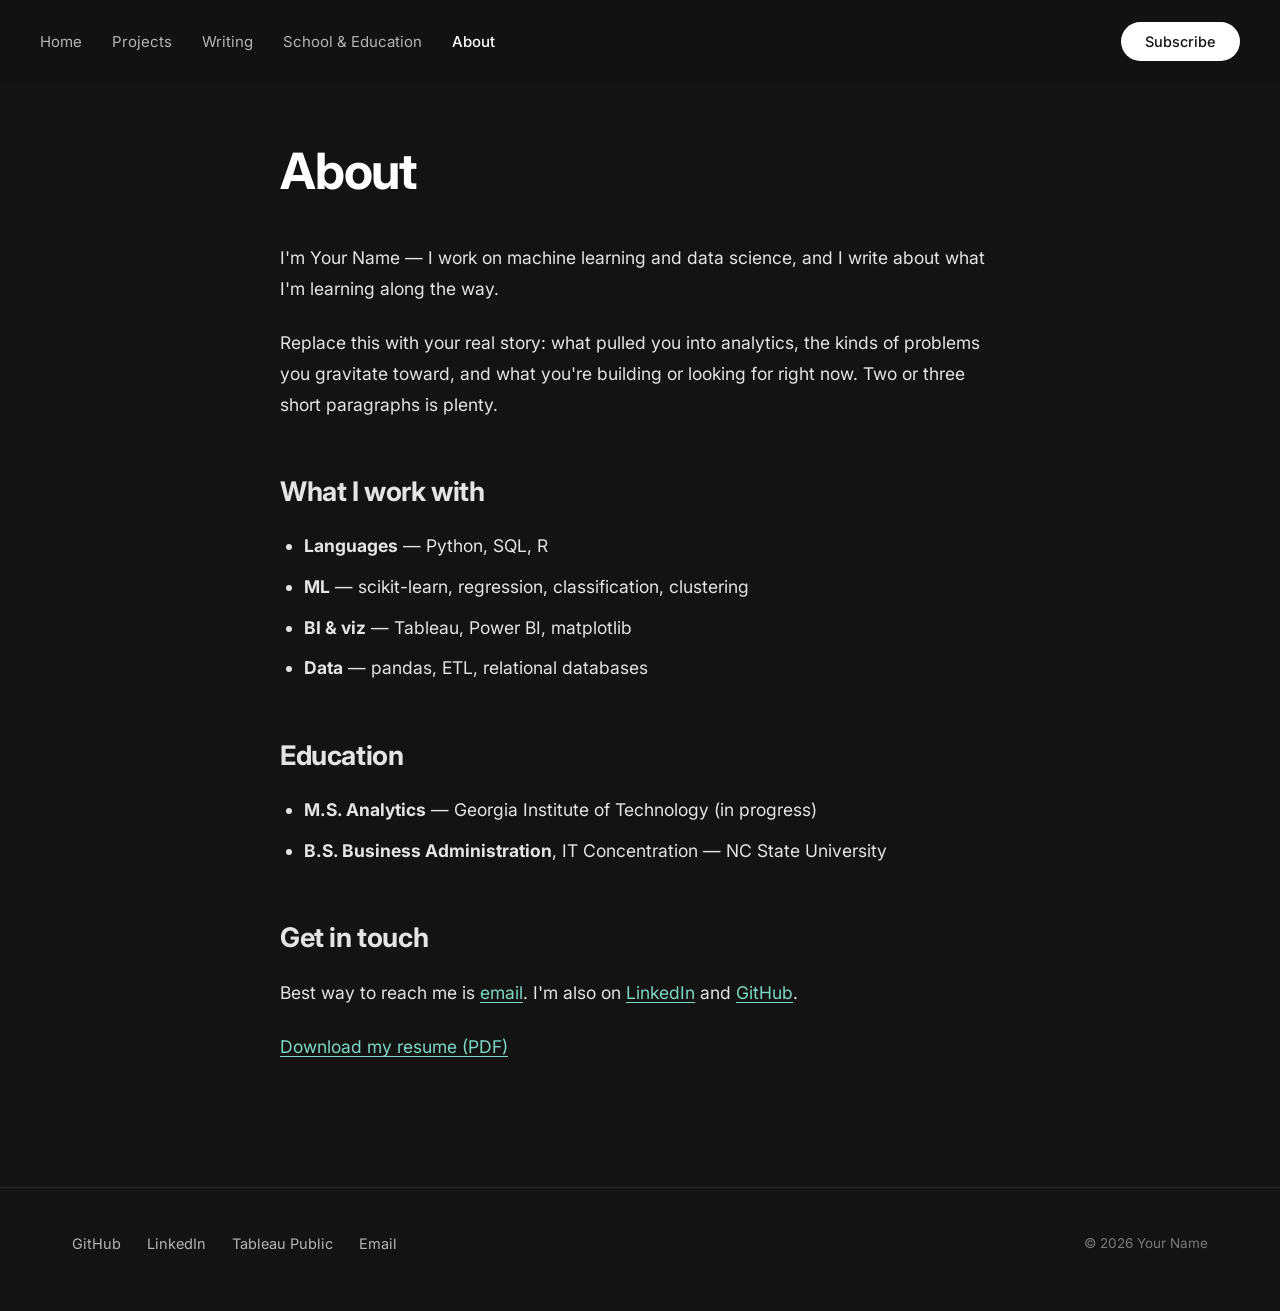
==== about.html @ 9c7ee206 "Add files via upload" ====
<!DOCTYPE html>
<html lang="en">
<head>
<meta charset="UTF-8">
<meta name="viewport" content="width=device-width, initial-scale=1.0">
<title>About — Your Name</title>
<meta name="description" content="About Your Name — machine learning and data science.">
<link rel="preconnect" href="https://fonts.googleapis.com">
<link rel="preconnect" href="https://fonts.gstatic.com" crossorigin>
<link href="https://fonts.googleapis.com/css2?family=Inter:wght@400;500;600;700&display=swap" rel="stylesheet">
<link rel="stylesheet" href="style.css">
</head>
<body>

<header class="site-header">
  <div class="wrap header-inner">
    <nav class="nav" id="nav">
      <a href="index.html">Home</a>
      <a href="projects.html">Projects</a>
      <a href="writing.html">Writing</a>
      <a href="school.html">School &amp; Education</a>
      <a href="about.html">About</a>
    </nav>
    <div class="header-actions">
      <button class="nav-toggle" aria-label="Toggle navigation" aria-expanded="false" aria-controls="nav">&#9776;</button>
      <button class="btn-subscribe" data-subscribe-open>Subscribe</button>
    </div>
  </div>
</header>

<main>
  <div class="wrap">
    <article class="article">

      <header class="article-head">
        <h1>About</h1>
      </header>

      <div class="article-body">
        <p>
          I'm Your Name — I work on machine learning and data science, and I write about
          what I'm learning along the way.
        </p>
        <p>
          Replace this with your real story: what pulled you into analytics, the kinds of
          problems you gravitate toward, and what you're building or looking for right now.
          Two or three short paragraphs is plenty.
        </p>

        <h2>What I work with</h2>
        <ul>
          <li><strong>Languages</strong> — Python, SQL, R</li>
          <li><strong>ML</strong> — scikit-learn, regression, classification, clustering</li>
          <li><strong>BI &amp; viz</strong> — Tableau, Power BI, matplotlib</li>
          <li><strong>Data</strong> — pandas, ETL, relational databases</li>
        </ul>

        <h2>Education</h2>
        <ul>
          <li><strong>M.S. Analytics</strong> — Georgia Institute of Technology (in progress)</li>
          <li><strong>B.S. Business Administration</strong>, IT Concentration — NC State University</li>
        </ul>

        <h2>Get in touch</h2>
        <p>
          Best way to reach me is <a href="mailto:you@example.com">email</a>. I'm also on
          <a href="https://linkedin.com/in/yourusername">LinkedIn</a> and
          <a href="https://github.com/yourusername">GitHub</a>.
        </p>
        <p>
          <a href="resume.pdf">Download my resume (PDF)</a>
        </p>
      </div>

    </article>
  </div>
</main>

<footer class="site-footer">
  <div class="wrap footer-inner">
    <div class="footer-links">
      <a href="https://github.com/yourusername" target="_blank" rel="noopener">GitHub</a>
      <a href="https://linkedin.com/in/yourusername" target="_blank" rel="noopener">LinkedIn</a>
      <a href="https://public.tableau.com/app/profile/yourusername" target="_blank" rel="noopener">Tableau Public</a>
      <a href="mailto:you@example.com">Email</a>
    </div>
    <p class="footer-copy">&copy; 2026 Your Name</p>
  </div>
</footer>

<div class="modal-backdrop" id="subscribe-modal" role="dialog" aria-modal="true" aria-labelledby="subscribe-title">
  <div class="modal">
    <button class="modal-close" data-subscribe-close aria-label="Close">&times;</button>
    <h2 id="subscribe-title">Get new posts by email</h2>
    <p>New projects and writing, sent when I publish. No spam.</p>
    <form action="https://formspree.io/f/YOUR_FORM_ID" method="POST">
      <input type="email" name="email" placeholder="name@example.com" required aria-label="Email address">
      <button type="submit" class="btn-subscribe">Subscribe</button>
    </form>
    <p class="modal-note">Unsubscribe anytime.</p>
  </div>
</div>

<script src="script.js"></script>
</body>
</html>
---- style.css ----
/* ============================================================
   Shared styles — used by every page.
   Edit colors and fonts here once; the whole site follows.
   ============================================================ */

:root{
  --bg:#131313;
  --bg-raised:#1C1C1C;
  --text:#FFFFFF;
  --text-secondary:#B4B4B4;
  --text-muted:#7A7A7A;
  --border:#2A2A2A;
  --accent:#7FD8C4;
  --pill-bg:#FFFFFF;
  --pill-text:#131313;
  --font:'Inter',-apple-system,BlinkMacSystemFont,'Segoe UI',Arial,sans-serif;
  --max-w:1200px;
  --radius:6px;
}

*{box-sizing:border-box;}
html{scroll-behavior:smooth;}
body{
  margin:0;
  background:var(--bg);
  color:var(--text);
  font-family:var(--font);
  font-size:16px;
  line-height:1.6;
  -webkit-font-smoothing:antialiased;
  -moz-osx-font-smoothing:grayscale;
}
img{max-width:100%; display:block;}
a{color:inherit; text-decoration:none;}

.wrap{max-width:var(--max-w); margin:0 auto; padding:0 32px;}
@media (max-width:640px){.wrap{padding:0 20px;}}

.sr-only{
  position:absolute; width:1px; height:1px; padding:0; margin:-1px;
  overflow:hidden; clip:rect(0,0,0,0); white-space:nowrap; border:0;
}

/* ---------------- header / nav ---------------- */
.site-header{
  position:sticky; top:0; z-index:60;
  background:rgba(19,19,19,0.9);
  backdrop-filter:blur(10px);
}
.header-inner{
  display:flex; align-items:center; justify-content:space-between;
  gap:24px; padding:22px 0;
}
.nav{display:flex; align-items:center; gap:30px; flex-wrap:wrap;}
.nav a{
  font-size:15px;
  font-weight:400;
  color:var(--text-secondary);
  transition:color .15s ease;
}
.nav a:hover{color:var(--text);}
.nav a.is-active{color:var(--text); font-weight:500;}

.header-actions{display:flex; align-items:center; gap:16px;}
.btn-subscribe{
  background:var(--pill-bg);
  color:var(--pill-text);
  font-family:var(--font);
  font-size:14.5px;
  font-weight:500;
  border:none;
  border-radius:999px;
  padding:11px 24px;
  cursor:pointer;
  transition:opacity .15s ease, transform .1s ease;
}
.btn-subscribe:hover{opacity:.85;}
.btn-subscribe:active{transform:scale(.97);}

.nav-toggle{
  display:none;
  background:none; border:none; color:var(--text);
  font-size:22px; cursor:pointer; padding:4px 8px;
}
@media (max-width:820px){
  .nav-toggle{display:block;}
  .nav{
    display:none;
    position:absolute; top:100%; left:0; right:0;
    flex-direction:column; align-items:flex-start; gap:0;
    background:var(--bg); border-top:1px solid var(--border);
    padding:8px 32px 20px;
  }
  .nav.is-open{display:flex;}
  .nav a{padding:12px 0; width:100%;}
}

/* ---------------- hero ---------------- */
.hero{padding:120px 0 100px; text-align:center;}
.hero h1{
  font-size:clamp(44px,7vw,74px);
  font-weight:700;
  letter-spacing:-0.03em;
  line-height:1.05;
  margin:0 0 18px;
}
.hero-tagline{
  font-size:clamp(18px,2.2vw,22px);
  color:var(--text-secondary);
  font-weight:400;
  margin:0;
}
.page-head{padding:80px 0 56px;}
.page-head h1{
  font-size:clamp(34px,5vw,52px);
  font-weight:700;
  letter-spacing:-0.025em;
  margin:0 0 14px;
}
.page-head p{
  font-size:17px;
  color:var(--text-secondary);
  max-width:620px;
  margin:0;
}

/* ---------------- featured post ---------------- */
.featured{
  display:grid;
  grid-template-columns:1.15fr 1fr;
  gap:48px;
  align-items:center;
  padding-bottom:72px;
}
@media (max-width:900px){.featured{grid-template-columns:1fr; gap:24px;}}
.featured .thumb{aspect-ratio:16/11;}
.featured .post-title{font-size:clamp(30px,3.6vw,44px); line-height:1.12;}
.featured .post-excerpt{font-size:17px; -webkit-line-clamp:3;}

/* ---------------- post cards ---------------- */
.feed{
  display:grid;
  grid-template-columns:repeat(auto-fill,minmax(300px,1fr));
  gap:52px 36px;
  padding-bottom:96px;
}
.post-card{display:flex; flex-direction:column;}
.thumb{
  width:100%;
  aspect-ratio:16/9;
  border-radius:var(--radius);
  overflow:hidden;
  background:var(--bg-raised);
  margin-bottom:20px;
  display:flex; align-items:center; justify-content:center;
}
.thumb img{width:100%; height:100%; object-fit:cover;}
.thumb-placeholder{
  font-size:13px;
  color:var(--text-muted);
  letter-spacing:.02em;
}
.post-eyebrow{
  font-size:13px;
  font-weight:500;
  color:var(--text-muted);
  margin:0 0 10px;
  letter-spacing:.01em;
}
.post-title{
  font-size:23px;
  font-weight:700;
  letter-spacing:-0.015em;
  line-height:1.22;
  margin:0 0 12px;
}
.post-card a.post-title-link:hover .post-title,
.featured a.post-title-link:hover .post-title{color:var(--accent);}
.post-excerpt{
  font-size:15.5px;
  color:var(--text-secondary);
  margin:0 0 14px;
  display:-webkit-box;
  -webkit-line-clamp:3;
  -webkit-box-orient:vertical;
  overflow:hidden;
}
.post-meta{
  font-size:13.5px;
  color:var(--text-muted);
  margin:0;
  margin-top:auto;
  padding-top:4px;
}

/* ---------------- filter chips ---------------- */
.filters{display:flex; gap:10px; flex-wrap:wrap; padding-bottom:40px;}
.chip{
  background:transparent;
  border:1px solid var(--border);
  color:var(--text-secondary);
  font-family:var(--font);
  font-size:14px;
  border-radius:999px;
  padding:8px 18px;
  cursor:pointer;
  transition:border-color .15s ease, color .15s ease;
}
.chip:hover{border-color:var(--text-muted); color:var(--text);}
.chip.is-active{background:var(--text); border-color:var(--text); color:var(--bg); font-weight:500;}

/* ---------------- article page ---------------- */
.article{max-width:720px; margin:0 auto; padding:60px 0 100px;}
.article-head{margin-bottom:44px;}
.article-head .post-eyebrow{font-size:14px; color:var(--accent);}
.article-head h1{
  font-size:clamp(32px,4.6vw,50px);
  font-weight:700;
  letter-spacing:-0.025em;
  line-height:1.12;
  margin:0 0 16px;
}
.article-head .post-meta{font-size:14.5px;}
.article-hero{border-radius:var(--radius); overflow:hidden; margin-bottom:44px; background:var(--bg-raised);}
.article-body{font-size:17.5px; line-height:1.75; color:#E4E4E4;}
.article-body h2{font-size:27px; font-weight:700; letter-spacing:-0.015em; margin:48px 0 16px;}
.article-body h3{font-size:21px; font-weight:600; margin:36px 0 12px;}
.article-body p{margin:0 0 24px;}
.article-body ul,.article-body ol{margin:0 0 24px; padding-left:24px;}
.article-body li{margin-bottom:10px;}
.article-body a{color:var(--accent); text-decoration:underline; text-underline-offset:3px;}
.article-body blockquote{
  margin:32px 0;
  padding:4px 0 4px 22px;
  border-left:2px solid var(--accent);
  color:var(--text-secondary);
  font-style:italic;
}
.article-body img{border-radius:var(--radius); margin:32px 0;}
.article-body code{
  background:var(--bg-raised);
  padding:2px 7px;
  border-radius:4px;
  font-family:ui-monospace,SFMono-Regular,Menlo,monospace;
  font-size:.9em;
}
.article-body pre{
  background:var(--bg-raised);
  padding:20px 22px;
  border-radius:var(--radius);
  overflow-x:auto;
  margin:0 0 28px;
}
.article-body pre code{background:none; padding:0;}

/* ---------------- subscribe modal ---------------- */
.modal-backdrop{
  display:none;
  position:fixed; inset:0; z-index:100;
  background:rgba(0,0,0,.72);
  backdrop-filter:blur(3px);
  align-items:center; justify-content:center;
  padding:20px;
}
.modal-backdrop.is-open{display:flex;}
.modal{
  background:var(--bg-raised);
  border:1px solid var(--border);
  border-radius:12px;
  padding:36px 34px 32px;
  max-width:420px; width:100%;
  position:relative;
}
.modal h2{font-size:24px; font-weight:700; letter-spacing:-0.02em; margin:0 0 10px;}
.modal p{font-size:15px; color:var(--text-secondary); margin:0 0 22px;}
.modal-close{
  position:absolute; top:14px; right:16px;
  background:none; border:none; color:var(--text-muted);
  font-size:24px; line-height:1; cursor:pointer; padding:4px;
}
.modal-close:hover{color:var(--text);}
.modal input[type=email]{
  width:100%;
  background:var(--bg);
  border:1px solid var(--border);
  border-radius:var(--radius);
  color:var(--text);
  font-family:var(--font);
  font-size:15px;
  padding:13px 16px;
  margin-bottom:14px;
}
.modal input[type=email]:focus{outline:none; border-color:var(--accent);}
.modal .btn-subscribe{width:100%;}
.modal-note{font-size:13px; color:var(--text-muted); margin:16px 0 0;}

/* ---------------- footer ---------------- */
.site-footer{
  border-top:1px solid var(--border);
  padding:44px 0 56px;
}
.footer-inner{
  display:flex; align-items:center; justify-content:space-between;
  gap:20px; flex-wrap:wrap;
}
.footer-links{display:flex; gap:26px; flex-wrap:wrap;}
.footer-links a{font-size:14.5px; color:var(--text-secondary);}
.footer-links a:hover{color:var(--text);}
.footer-copy{font-size:13.5px; color:var(--text-muted); margin:0;}

/* ---------------- focus + motion ---------------- */
a:focus-visible,button:focus-visible,input:focus-visible{
  outline:2px solid var(--accent);
  outline-offset:3px;
  border-radius:3px;
}
@media (prefers-reduced-motion:reduce){
  *{animation:none !important; transition:none !important;}
  html{scroll-behavior:auto;}
}
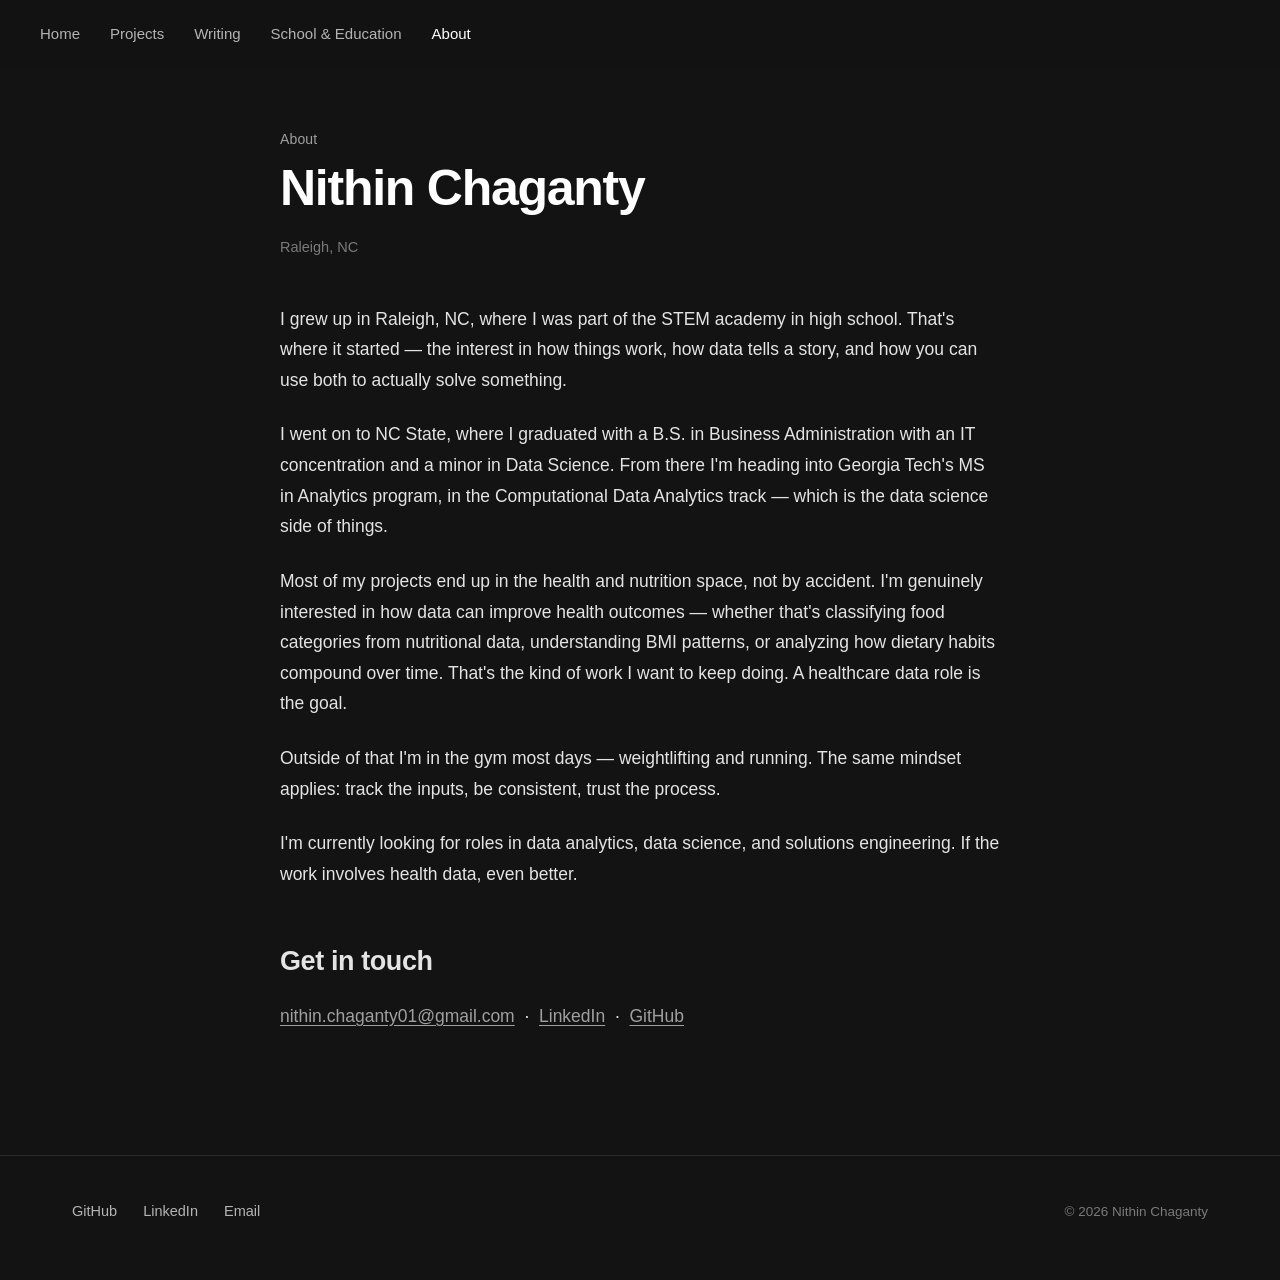
==== commit 67d57502: "Update about.html" ====
--- a/about.html
+++ b/about.html
@@ -3,11 +3,8 @@
 <head>
 <meta charset="UTF-8">
 <meta name="viewport" content="width=device-width, initial-scale=1.0">
-<title>About — Your Name</title>
-<meta name="description" content="About Your Name — machine learning and data science.">
-<link rel="preconnect" href="https://fonts.googleapis.com">
-<link rel="preconnect" href="https://fonts.gstatic.com" crossorigin>
-<link href="https://fonts.googleapis.com/css2?family=Inter:wght@400;500;600;700&display=swap" rel="stylesheet">
+<title>About — Nithin Chaganty</title>
+<meta name="description" content="About Nithin Chaganty — data science, analytics, and machine learning.">
 <link rel="stylesheet" href="style.css">
 </head>
 <body>
@@ -22,8 +19,7 @@
       <a href="about.html">About</a>
     </nav>
     <div class="header-actions">
-      <button class="nav-toggle" aria-label="Toggle navigation" aria-expanded="false" aria-controls="nav">&#9776;</button>
-      <button class="btn-subscribe" data-subscribe-open>Subscribe</button>
+      <button class="nav-toggle" aria-label="Toggle navigation" aria-expanded="false" aria-controls="nav">☰</button>
     </div>
   </div>
 </header>
@@ -33,43 +29,30 @@
     <article class="article">
 
       <header class="article-head">
-        <h1>About</h1>
+        <p class="post-eyebrow">About</p>
+        <h1>Nithin Chaganty</h1>
+        <p class="post-meta">Raleigh, NC</p>
       </header>
 
       <div class="article-body">
-        <p>
-          I'm Your Name — I work on machine learning and data science, and I write about
-          what I'm learning along the way.
-        </p>
-        <p>
-          Replace this with your real story: what pulled you into analytics, the kinds of
-          problems you gravitate toward, and what you're building or looking for right now.
-          Two or three short paragraphs is plenty.
-        </p>
 
-        <h2>What I work with</h2>
-        <ul>
-          <li><strong>Languages</strong> — Python, SQL, R</li>
-          <li><strong>ML</strong> — scikit-learn, regression, classification, clustering</li>
-          <li><strong>BI &amp; viz</strong> — Tableau, Power BI, matplotlib</li>
-          <li><strong>Data</strong> — pandas, ETL, relational databases</li>
-        </ul>
+        <p>I grew up in Raleigh, NC, where I was part of the STEM academy in high school. That's where it started — the interest in how things work, how data tells a story, and how you can use both to actually solve something.</p>
 
-        <h2>Education</h2>
-        <ul>
-          <li><strong>M.S. Analytics</strong> — Georgia Institute of Technology (in progress)</li>
-          <li><strong>B.S. Business Administration</strong>, IT Concentration — NC State University</li>
-        </ul>
+        <p>I went on to NC State, where I graduated with a B.S. in Business Administration with an IT concentration and a minor in Data Science. From there I'm heading into Georgia Tech's MS in Analytics program, in the Computational Data Analytics track — which is the data science side of things.</p>
+
+        <p>Most of my projects end up in the health and nutrition space, not by accident. I'm genuinely interested in how data can improve health outcomes — whether that's classifying food categories from nutritional data, understanding BMI patterns, or analyzing how dietary habits compound over time. That's the kind of work I want to keep doing. A healthcare data role is the goal.</p>
+
+        <p>Outside of that I'm in the gym most days — weightlifting and running. The same mindset applies: track the inputs, be consistent, trust the process.</p>
+
+        <p>I'm currently looking for roles in data analytics, data science, and solutions engineering. If the work involves health data, even better.</p>
 
         <h2>Get in touch</h2>
         <p>
-          Best way to reach me is <a href="mailto:you@example.com">email</a>. I'm also on
-          <a href="https://linkedin.com/in/yourusername">LinkedIn</a> and
-          <a href="https://github.com/yourusername">GitHub</a>.
+          <a href="mailto:nithin.chaganty01@gmail.com">nithin.chaganty01@gmail.com</a> &nbsp;·&nbsp;
+          <a href="https://linkedin.com/in/nithin-chaganty" target="_blank" rel="noopener">LinkedIn</a> &nbsp;·&nbsp;
+          <a href="https://github.com/Nithin-Chaganty" target="_blank" rel="noopener">GitHub</a>
         </p>
-        <p>
-          <a href="resume.pdf">Download my resume (PDF)</a>
-        </p>
+
       </div>
 
     </article>
@@ -79,27 +62,13 @@
 <footer class="site-footer">
   <div class="wrap footer-inner">
     <div class="footer-links">
-      <a href="https://github.com/yourusername" target="_blank" rel="noopener">GitHub</a>
-      <a href="https://linkedin.com/in/yourusername" target="_blank" rel="noopener">LinkedIn</a>
-      <a href="https://public.tableau.com/app/profile/yourusername" target="_blank" rel="noopener">Tableau Public</a>
-      <a href="mailto:you@example.com">Email</a>
+      <a href="https://github.com/Nithin-Chaganty" target="_blank" rel="noopener">GitHub</a>
+      <a href="https://linkedin.com/in/nithin-chaganty" target="_blank" rel="noopener">LinkedIn</a>
+      <a href="mailto:nithin.chaganty01@gmail.com">Email</a>
     </div>
-    <p class="footer-copy">&copy; 2026 Your Name</p>
+    <p class="footer-copy">© 2026 Nithin Chaganty</p>
   </div>
 </footer>
-
-<div class="modal-backdrop" id="subscribe-modal" role="dialog" aria-modal="true" aria-labelledby="subscribe-title">
-  <div class="modal">
-    <button class="modal-close" data-subscribe-close aria-label="Close">&times;</button>
-    <h2 id="subscribe-title">Get new posts by email</h2>
-    <p>New projects and writing, sent when I publish. No spam.</p>
-    <form action="https://formspree.io/f/YOUR_FORM_ID" method="POST">
-      <input type="email" name="email" placeholder="name@example.com" required aria-label="Email address">
-      <button type="submit" class="btn-subscribe">Subscribe</button>
-    </form>
-    <p class="modal-note">Unsubscribe anytime.</p>
-  </div>
-</div>
 
 <script src="script.js"></script>
 </body>
--- a/style.css
+++ b/style.css
@@ -10,10 +10,10 @@
   --text-secondary:#B4B4B4;
   --text-muted:#7A7A7A;
   --border:#2A2A2A;
-  --accent:#7FD8C4;
+  --accent:#A0A0A0;
   --pill-bg:#FFFFFF;
   --pill-text:#131313;
-  --font:'Inter',-apple-system,BlinkMacSystemFont,'Segoe UI',Arial,sans-serif;
+  --font:Arial,Helvetica,sans-serif;
   --max-w:1200px;
   --radius:6px;
 }
@@ -136,6 +136,17 @@
 .featured .thumb{aspect-ratio:16/11;}
 .featured .post-title{font-size:clamp(30px,3.6vw,44px); line-height:1.12;}
 .featured .post-excerpt{font-size:17px; -webkit-line-clamp:3;}
+
+/* ---------------- medium posts (2 col) ---------------- */
+.feed-medium{
+  display:grid;
+  grid-template-columns:1fr 1fr;
+  gap:36px;
+  margin-bottom:52px;
+}
+.feed-medium .post-title{font-size:20px;}
+.feed-medium .thumb{aspect-ratio:16/10;}
+@media (max-width:700px){.feed-medium{grid-template-columns:1fr;}}
 
 /* ---------------- post cards ---------------- */
 .feed{
@@ -318,3 +329,4 @@
   *{animation:none !important; transition:none !important;}
   html{scroll-behavior:auto;}
 }
+.btn-subscribe, .modal-backdrop { display: none !important; }
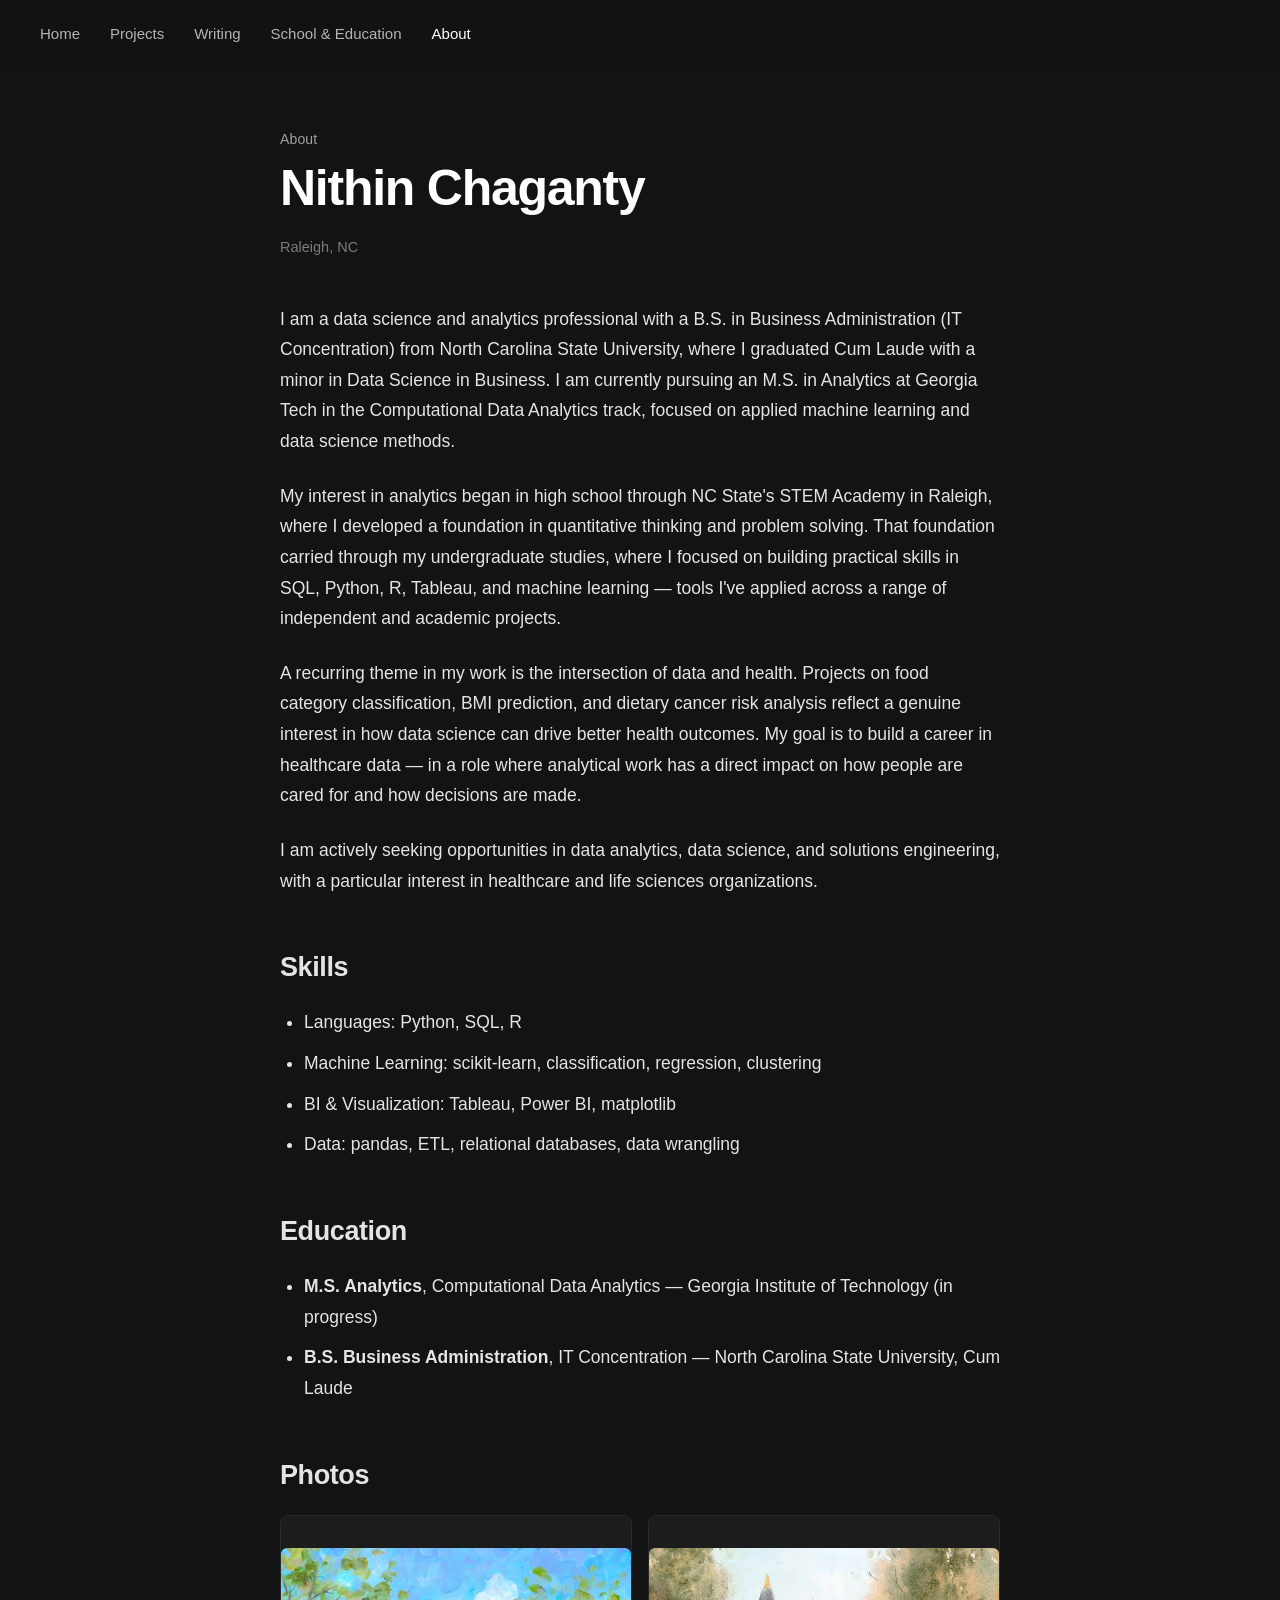
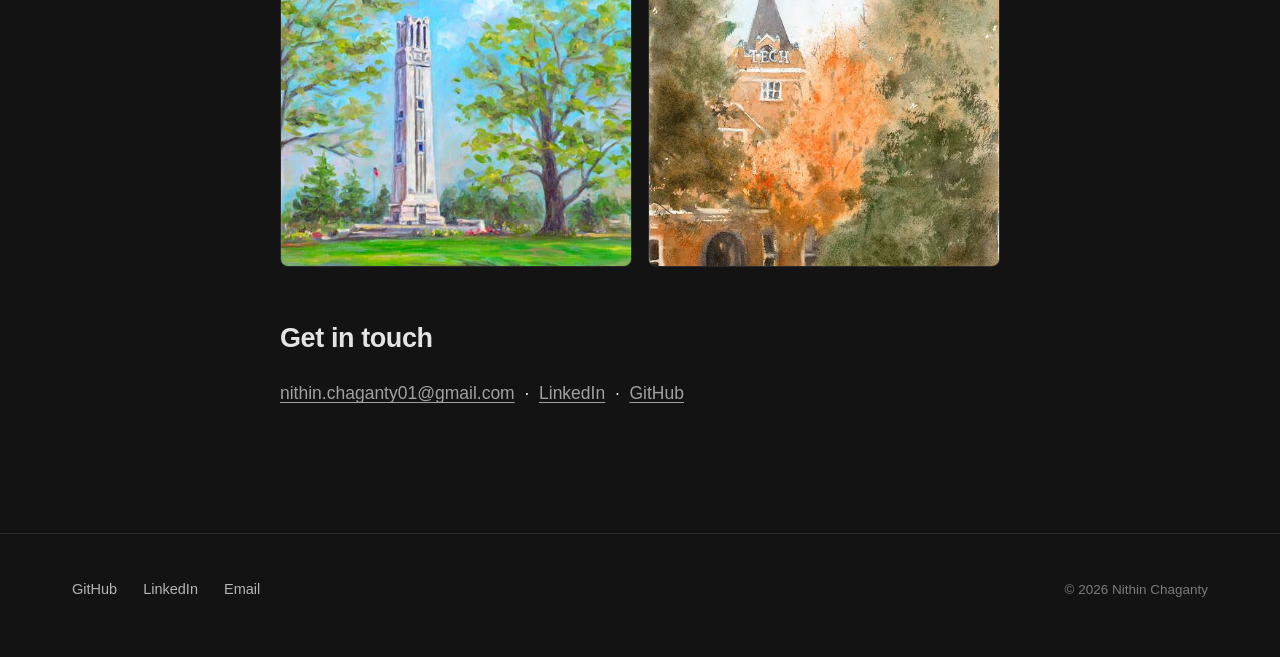
==== commit 737940f4: "Update about.html" ====
--- a/about.html
+++ b/about.html
@@ -36,15 +36,37 @@
 
       <div class="article-body">
 
-        <p>I grew up in Raleigh, NC, where I was part of the STEM academy in high school. That's where it started — the interest in how things work, how data tells a story, and how you can use both to actually solve something.</p>
+        <p>I am a data science and analytics professional with a B.S. in Business Administration (IT Concentration) from North Carolina State University, where I graduated Cum Laude with a minor in Data Science in Business. I am currently pursuing an M.S. in Analytics at Georgia Tech in the Computational Data Analytics track, focused on applied machine learning and data science methods.</p>
 
-        <p>I went on to NC State, where I graduated with a B.S. in Business Administration with an IT concentration and a minor in Data Science. From there I'm heading into Georgia Tech's MS in Analytics program, in the Computational Data Analytics track — which is the data science side of things.</p>
+        <p>My interest in analytics began in high school through NC State's STEM Academy in Raleigh, where I developed a foundation in quantitative thinking and problem solving. That foundation carried through my undergraduate studies, where I focused on building practical skills in SQL, Python, R, Tableau, and machine learning — tools I've applied across a range of independent and academic projects.</p>
 
-        <p>Most of my projects end up in the health and nutrition space, not by accident. I'm genuinely interested in how data can improve health outcomes — whether that's classifying food categories from nutritional data, understanding BMI patterns, or analyzing how dietary habits compound over time. That's the kind of work I want to keep doing. A healthcare data role is the goal.</p>
+        <p>A recurring theme in my work is the intersection of data and health. Projects on food category classification, BMI prediction, and dietary cancer risk analysis reflect a genuine interest in how data science can drive better health outcomes. My goal is to build a career in healthcare data — in a role where analytical work has a direct impact on how people are cared for and how decisions are made.</p>
 
-        <p>Outside of that I'm in the gym most days — weightlifting and running. The same mindset applies: track the inputs, be consistent, trust the process.</p>
+        <p>I am actively seeking opportunities in data analytics, data science, and solutions engineering, with a particular interest in healthcare and life sciences organizations.</p>
 
-        <p>I'm currently looking for roles in data analytics, data science, and solutions engineering. If the work involves health data, even better.</p>
+        <h2>Skills</h2>
+        <ul>
+          <li>Languages: Python, SQL, R</li>
+          <li>Machine Learning: scikit-learn, classification, regression, clustering</li>
+          <li>BI & Visualization: Tableau, Power BI, matplotlib</li>
+          <li>Data: pandas, ETL, relational databases, data wrangling</li>
+        </ul>
+
+        <h2>Education</h2>
+        <ul>
+          <li><strong>M.S. Analytics</strong>, Computational Data Analytics — Georgia Institute of Technology (in progress)</li>
+          <li><strong>B.S. Business Administration</strong>, IT Concentration — North Carolina State University, Cum Laude</li>
+        </ul>
+
+         <h2>Photos</h2>
+        <div style="display:grid; grid-template-columns:1fr 1fr; gap:16px; margin-bottom:32px;">
+          <div style="aspect-ratio:1/1; border-radius:8px; overflow:hidden; background:var(--bg-raised); border:1px solid var(--border);">
+            <img src="images/NCSU_Bell_Tower__Oil-Painting-canvas.jpg" alt="" style="width:100%; height:100%; object-fit:cover;" onerror="this.style.display='none'">
+          </div>
+          <div style="aspect-ratio:1/1; border-radius:8px; overflow:hidden; background:var(--bg-raised); border:1px solid var(--border);">
+            <img src="images/images.jpeg" alt="" style="width:100%; height:100%; object-fit:cover;" onerror="this.style.display='none'">
+          </div>
+        </div>
 
         <h2>Get in touch</h2>
         <p>
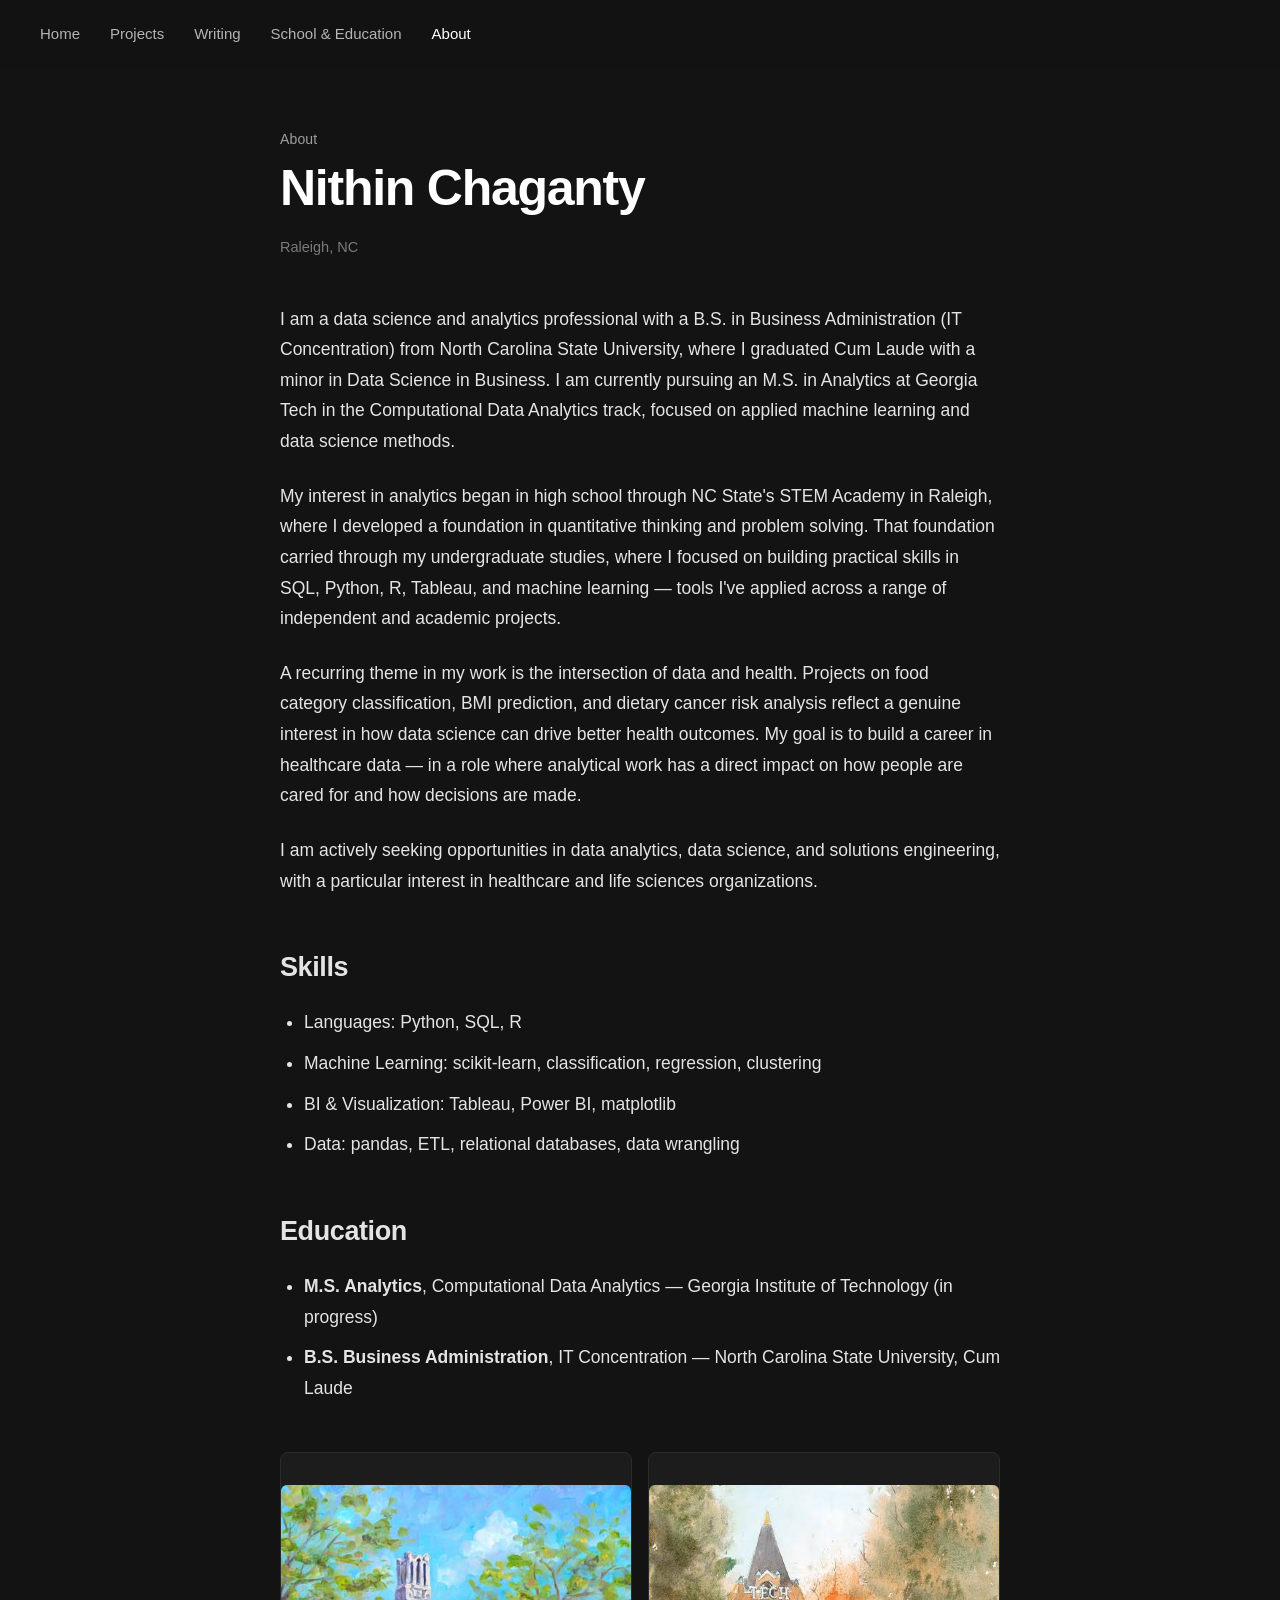
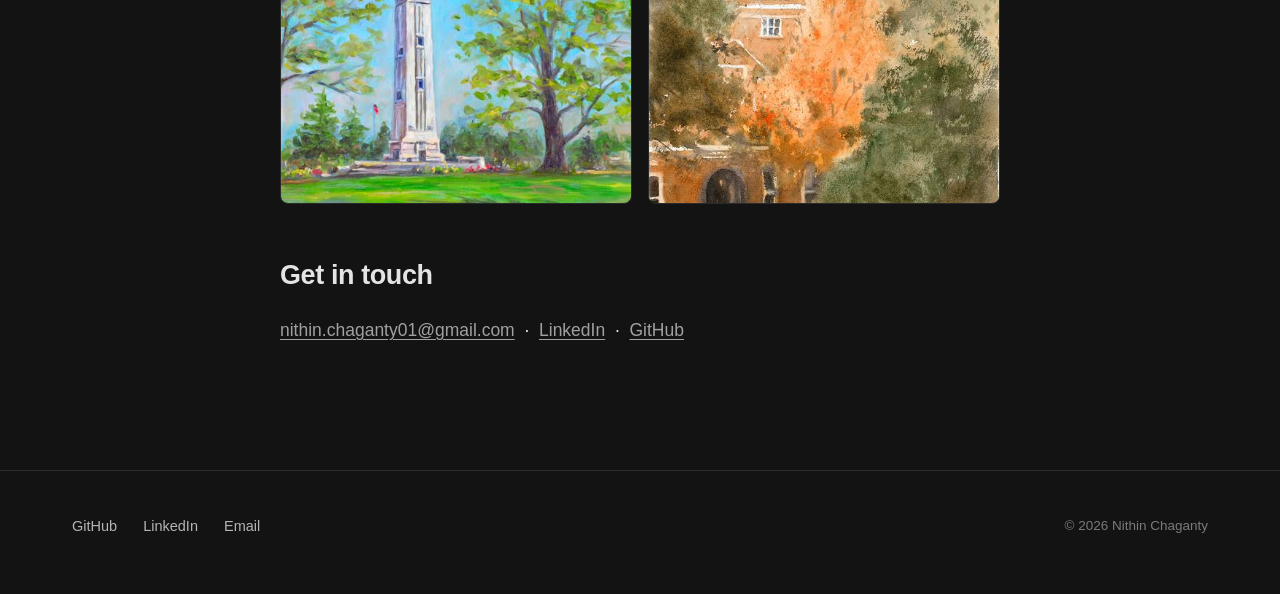
==== commit 79b4928e: "Update about.html" ====
--- a/about.html
+++ b/about.html
@@ -58,7 +58,7 @@
           <li><strong>B.S. Business Administration</strong>, IT Concentration — North Carolina State University, Cum Laude</li>
         </ul>
 
-         <h2>Photos</h2>
+         <h2> </h2>
         <div style="display:grid; grid-template-columns:1fr 1fr; gap:16px; margin-bottom:32px;">
           <div style="aspect-ratio:1/1; border-radius:8px; overflow:hidden; background:var(--bg-raised); border:1px solid var(--border);">
             <img src="images/NCSU_Bell_Tower__Oil-Painting-canvas.jpg" alt="" style="width:100%; height:100%; object-fit:cover;" onerror="this.style.display='none'">
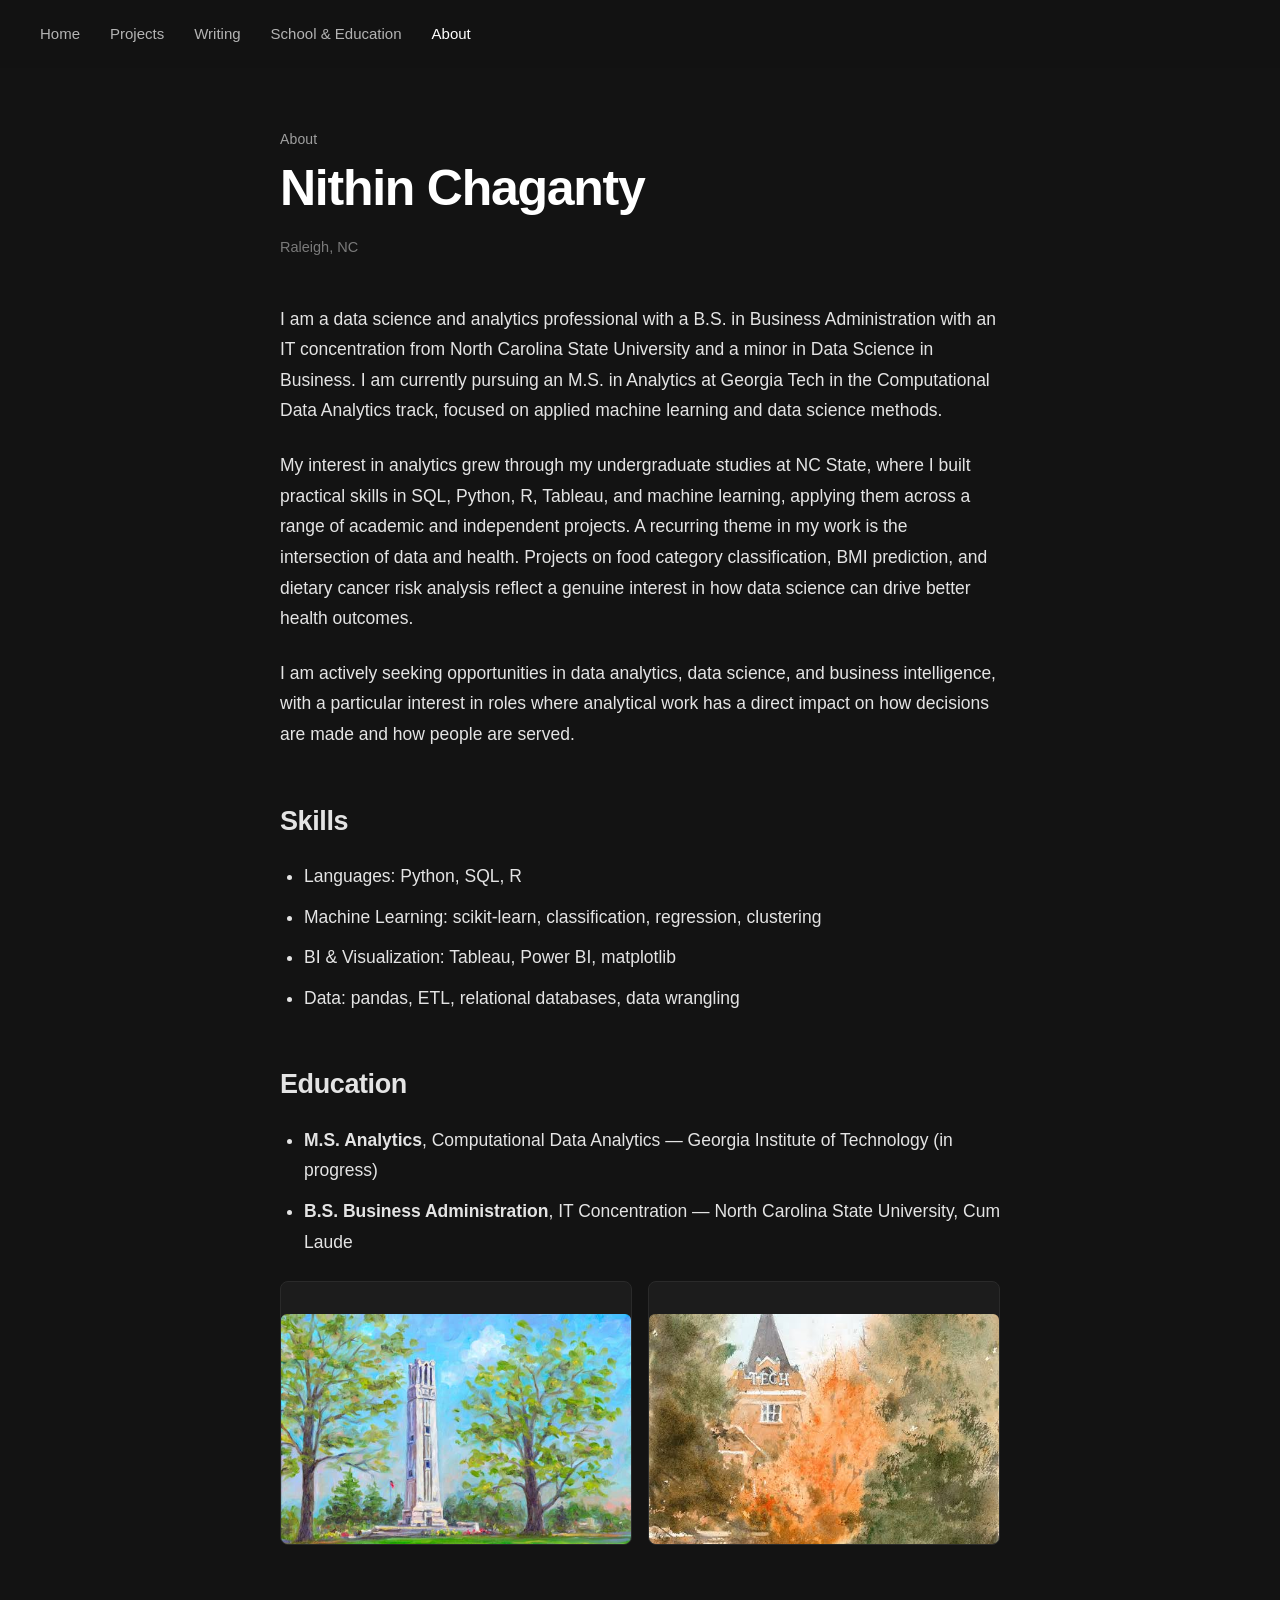
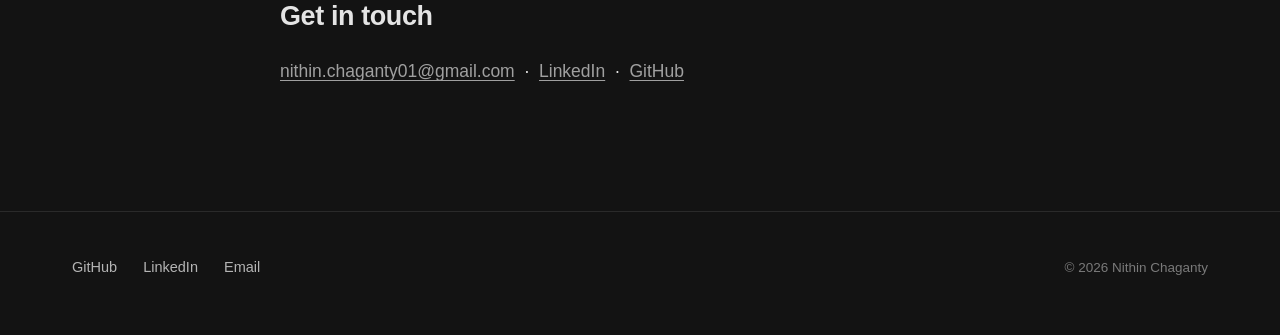
==== commit cfbdc3ee: "Update about.html" ====
--- a/about.html
+++ b/about.html
@@ -36,13 +36,11 @@
 
       <div class="article-body">
 
-        <p>I am a data science and analytics professional with a B.S. in Business Administration (IT Concentration) from North Carolina State University, where I graduated Cum Laude with a minor in Data Science in Business. I am currently pursuing an M.S. in Analytics at Georgia Tech in the Computational Data Analytics track, focused on applied machine learning and data science methods.</p>
+<p>I am a data science and analytics professional with a B.S. in Business Administration with an IT concentration from North Carolina State University and a minor in Data Science in Business. I am currently pursuing an M.S. in Analytics at Georgia Tech in the Computational Data Analytics track, focused on applied machine learning and data science methods.</p>
 
-        <p>My interest in analytics began in high school through NC State's STEM Academy in Raleigh, where I developed a foundation in quantitative thinking and problem solving. That foundation carried through my undergraduate studies, where I focused on building practical skills in SQL, Python, R, Tableau, and machine learning — tools I've applied across a range of independent and academic projects.</p>
+        <p>My interest in analytics grew through my undergraduate studies at NC State, where I built practical skills in SQL, Python, R, Tableau, and machine learning, applying them across a range of academic and independent projects. A recurring theme in my work is the intersection of data and health. Projects on food category classification, BMI prediction, and dietary cancer risk analysis reflect a genuine interest in how data science can drive better health outcomes.</p>
 
-        <p>A recurring theme in my work is the intersection of data and health. Projects on food category classification, BMI prediction, and dietary cancer risk analysis reflect a genuine interest in how data science can drive better health outcomes. My goal is to build a career in healthcare data — in a role where analytical work has a direct impact on how people are cared for and how decisions are made.</p>
-
-        <p>I am actively seeking opportunities in data analytics, data science, and solutions engineering, with a particular interest in healthcare and life sciences organizations.</p>
+        <p>I am actively seeking opportunities in data analytics, data science, and business intelligence, with a particular interest in roles where analytical work has a direct impact on how decisions are made and how people are served.</p>
 
         <h2>Skills</h2>
         <ul>
@@ -58,13 +56,13 @@
           <li><strong>B.S. Business Administration</strong>, IT Concentration — North Carolina State University, Cum Laude</li>
         </ul>
 
-         <h2> </h2>
+     
         <div style="display:grid; grid-template-columns:1fr 1fr; gap:16px; margin-bottom:32px;">
-          <div style="aspect-ratio:1/1; border-radius:8px; overflow:hidden; background:var(--bg-raised); border:1px solid var(--border);">
-            <img src="images/NCSU_Bell_Tower__Oil-Painting-canvas.jpg" alt="" style="width:100%; height:100%; object-fit:cover;" onerror="this.style.display='none'">
+          <div style="aspect-ratio:4/3; border-radius:8px; overflow:hidden; background:var(--bg-raised); border:1px solid var(--border);">
+            <img src="images/NCSU_Bell_Tower__Oil-Painting-canvas.jpg" alt="NC State" style="width:100%; height:100%; object-fit:cover;" onerror="this.style.display='none'">
           </div>
-          <div style="aspect-ratio:1/1; border-radius:8px; overflow:hidden; background:var(--bg-raised); border:1px solid var(--border);">
-            <img src="images/images.jpeg" alt="" style="width:100%; height:100%; object-fit:cover;" onerror="this.style.display='none'">
+          <div style="aspect-ratio:4/3; border-radius:8px; overflow:hidden; background:var(--bg-raised); border:1px solid var(--border);">
+            <img src="images/images.jpeg" alt="Georgia Tech" style="width:100%; height:100%; object-fit:cover;" onerror="this.style.display='none'">
           </div>
         </div>
 
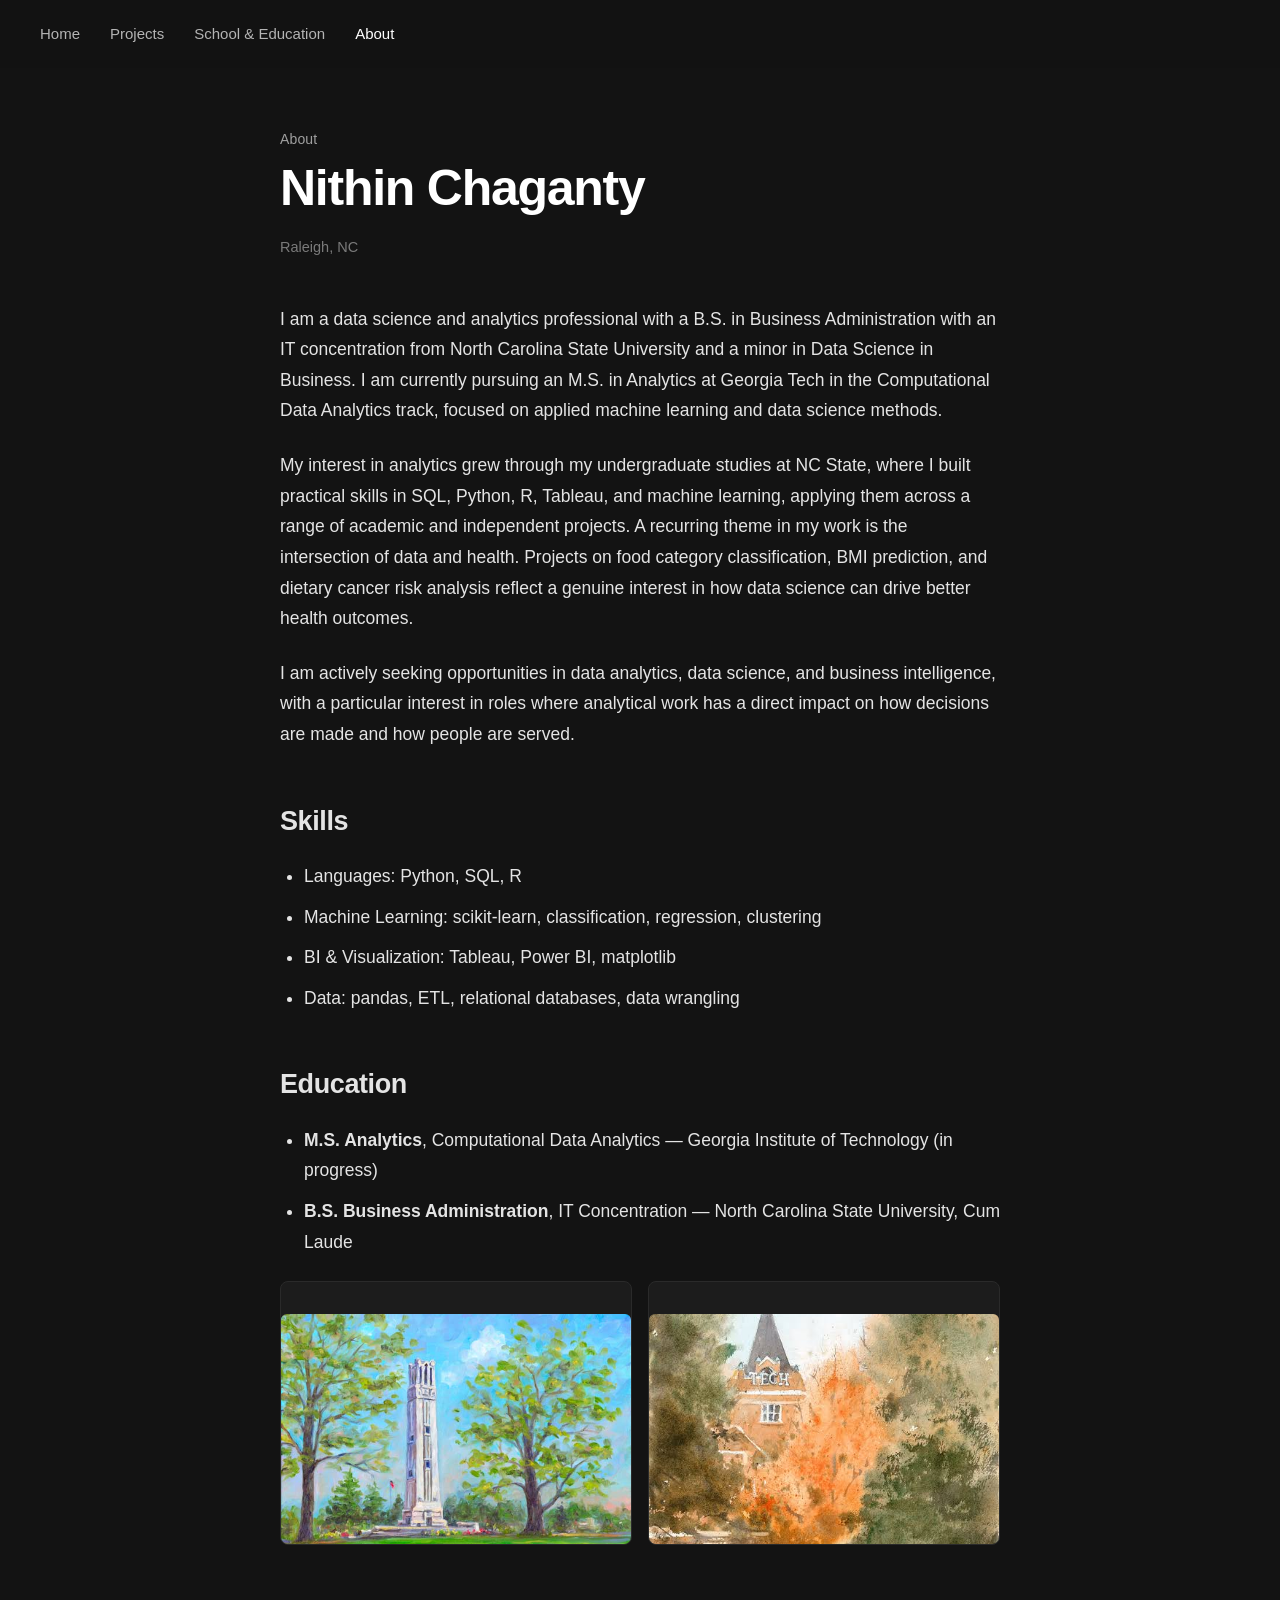
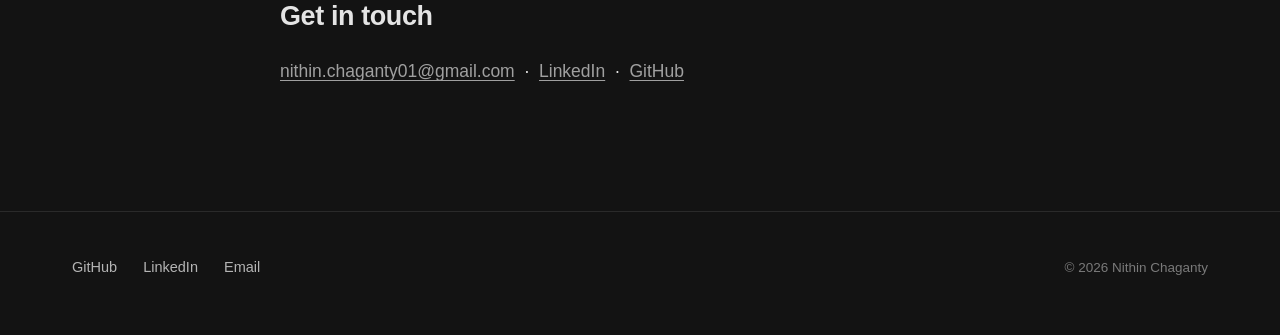
==== commit 7c558189: "Update about.html" ====
--- a/about.html
+++ b/about.html
@@ -14,7 +14,6 @@
     <nav class="nav" id="nav">
       <a href="index.html">Home</a>
       <a href="projects.html">Projects</a>
-      <a href="writing.html">Writing</a>
       <a href="school.html">School &amp; Education</a>
       <a href="about.html">About</a>
     </nav>
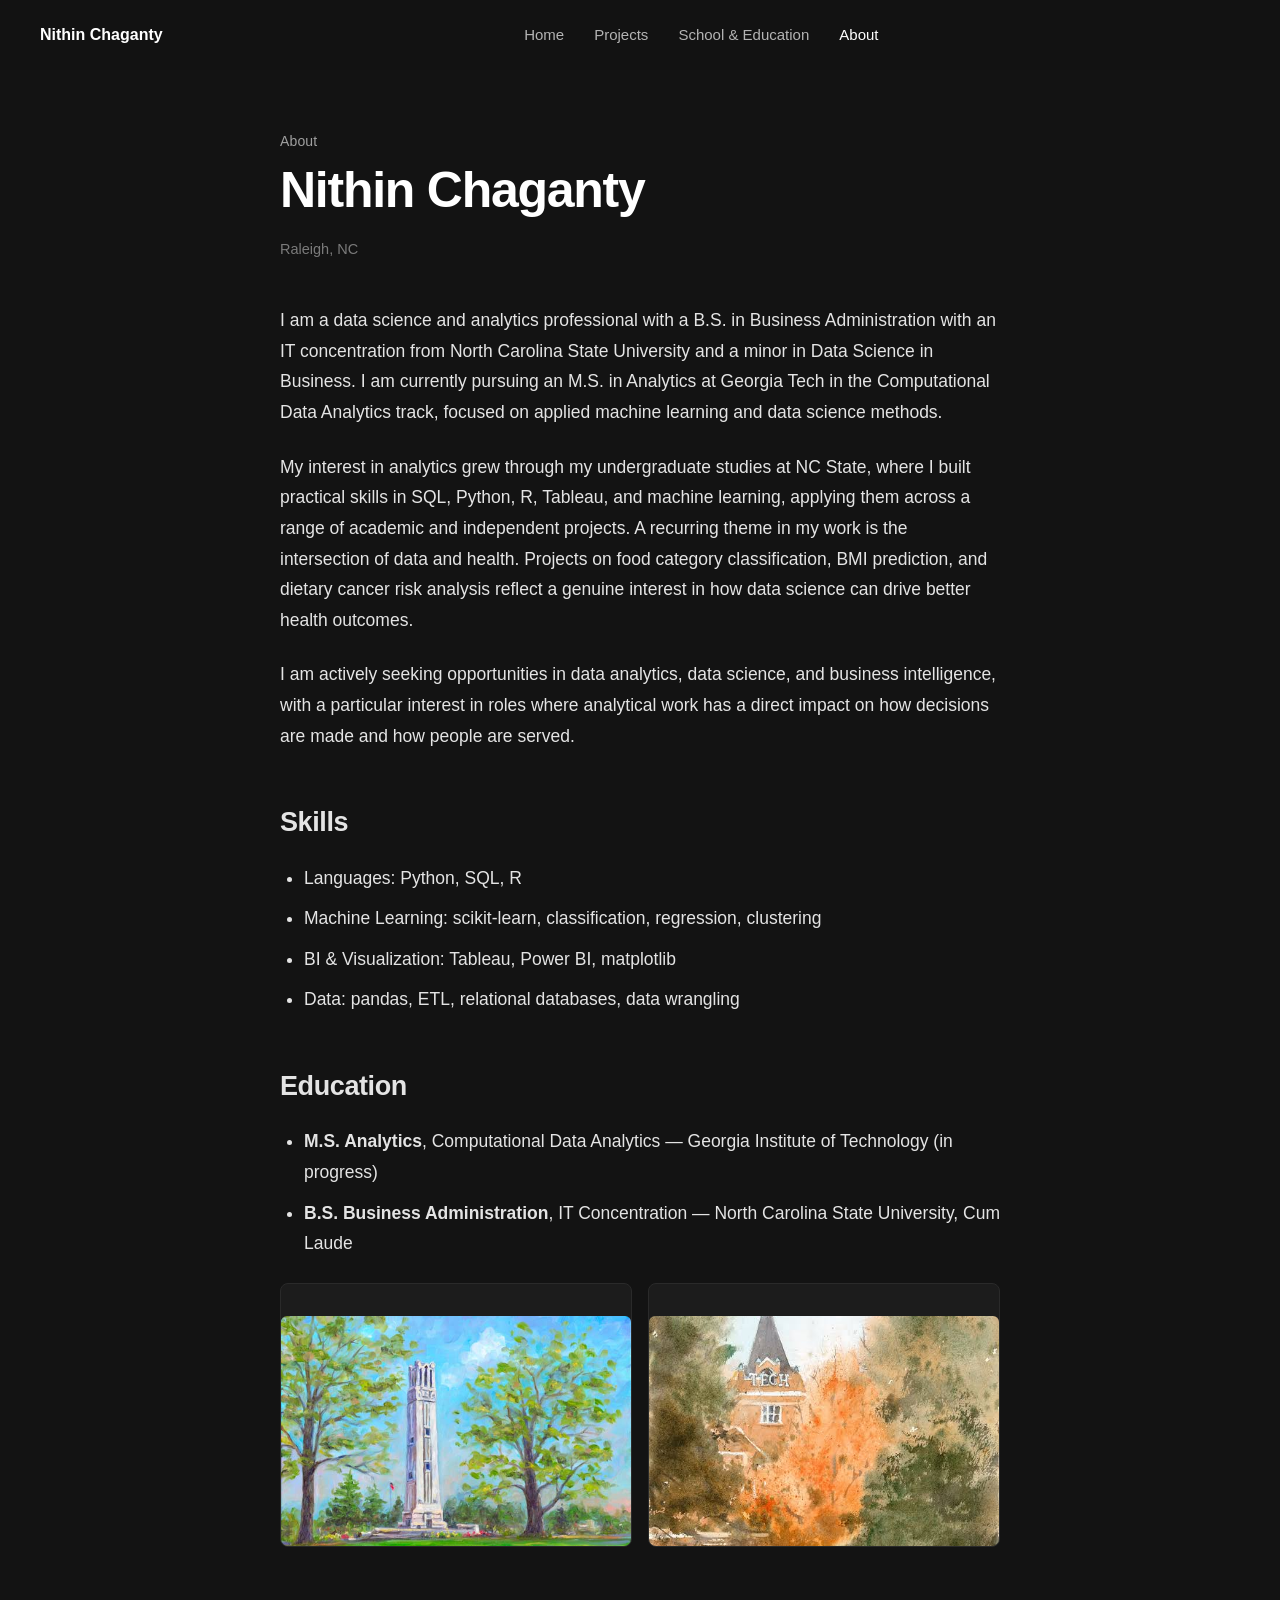
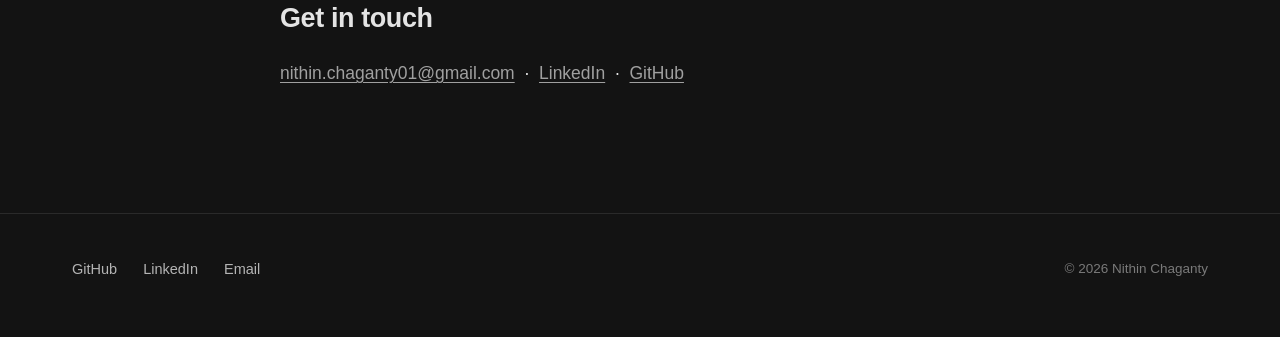
==== commit b7d0715f: "Update about.html" ====
--- a/about.html
+++ b/about.html
@@ -11,7 +11,8 @@
 
 <header class="site-header">
   <div class="wrap header-inner">
-    <nav class="nav" id="nav">
+    <a href="index.html" style="font-size:16px; font-weight:700; color:var(--text); text-decoration:none; white-space:nowrap;">Nithin Chaganty</a>
+      <nav class="nav" id="nav">
       <a href="index.html">Home</a>
       <a href="projects.html">Projects</a>
       <a href="school.html">School &amp; Education</a>
